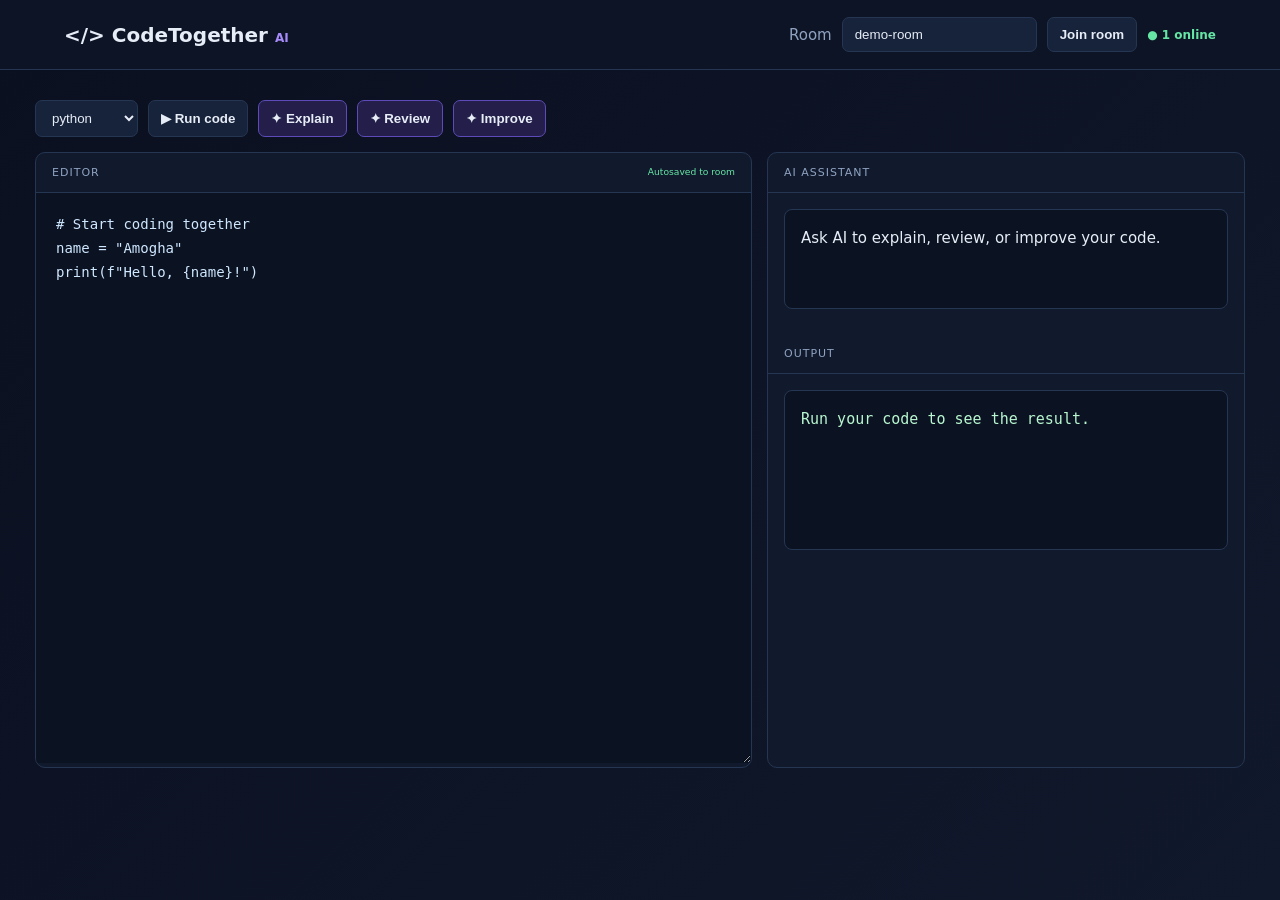
==== templates/index.html @ be8ca633 "Add files via upload" ====
<!doctype html><html lang="en"><head><meta charset="utf-8"><meta name="viewport" content="width=device-width,initial-scale=1"><title>CodeTogether AI</title><link rel="stylesheet" href="/static/style.css"></head><body><header><div class="brand">&lt;/&gt; CodeTogether <span>AI</span></div><div class="room">Room <input id="room" value="demo-room"><button id="join">Join room</button><b id="presence">● 1 online</b></div></header><main><section class="toolbar"><select id="language"><option>python</option><option>javascript</option><option>java</option></select><button id="run">▶ Run code</button><button data-action="explain" class="ai">✦ Explain</button><button data-action="review" class="ai">✦ Review</button><button data-action="improve" class="ai">✦ Improve</button></section><div class="workspace"><div class="editor"><div class="label">EDITOR <small>Autosaved to room</small></div><textarea id="code" spellcheck="false"># Start coding together
name = "Amogha"
print(f"Hello, {name}!")</textarea></div><aside><div class="label">AI ASSISTANT</div><div id="answer" class="card">Ask AI to explain, review, or improve your code.</div><div class="label output-label">OUTPUT</div><pre id="output" class="card output">Run your code to see the result.</pre></aside></div></main><script src="/static/app.js"></script></body></html>
---- static/style.css ----
:root{--bg:#0b1020;--panel:#111a2d;--line:#253653;--text:#e7edf7;--muted:#8fa2c0;--cyan:#56d6ff;--violet:#a78bfa}*{box-sizing:border-box}body{margin:0;background:linear-gradient(135deg,#0b1020,#10182b);color:var(--text);font:15px Inter,system-ui,sans-serif;min-height:100vh}header{height:70px;border-bottom:1px solid var(--line);display:flex;align-items:center;justify-content:space-between;padding:0 5%;background:#0d1425}.brand{font-weight:800;font-size:20px}.brand span{color:var(--violet);font-size:12px}.room{display:flex;gap:10px;align-items:center;color:var(--muted)}input,select,button{border:1px solid var(--line);background:#17233a;color:var(--text);padding:9px 12px;border-radius:7px}button{cursor:pointer;font-weight:600}button:hover{border-color:var(--cyan)}#presence{color:#65e6a5;font-size:12px}main{max-width:1250px;margin:30px auto;padding:0 20px}.toolbar{display:flex;gap:10px;margin-bottom:15px}.toolbar .ai{background:#241f4a;border-color:#5c4bb8}.workspace{display:grid;grid-template-columns:1.5fr 1fr;gap:15px}.editor,aside{background:var(--panel);border:1px solid var(--line);border-radius:10px;overflow:hidden}.label{padding:13px 16px;font-size:11px;letter-spacing:1px;color:var(--muted);border-bottom:1px solid var(--line)}small{float:right;letter-spacing:0;color:#65e6a5}textarea{width:100%;height:570px;resize:vertical;background:#0b1221;color:#cfe7ff;border:0;outline:0;padding:20px;font:14px 'JetBrains Mono',monospace;line-height:1.7}.card{margin:16px;padding:16px;background:#0b1221;border:1px solid var(--line);border-radius:8px;line-height:1.6;min-height:100px}.output{white-space:pre-wrap;color:#b8f7d0;min-height:160px}.output-label{margin-top:25px}@media(max-width:800px){.workspace{grid-template-columns:1fr}.room{display:none}}
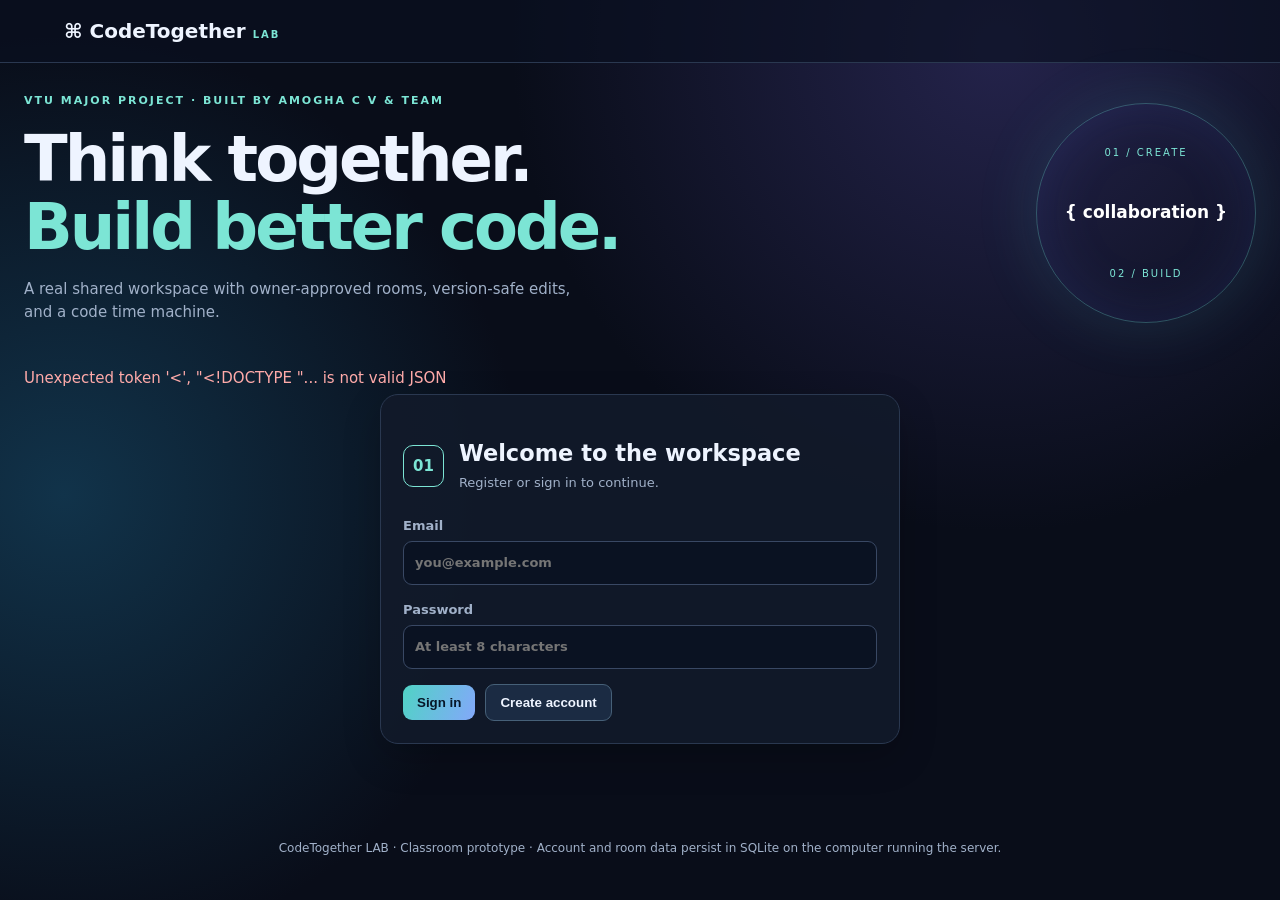
==== commit bc9c9247: "Add files via upload" ====
--- a/templates/index.html
+++ b/templates/index.html
@@ -1,3 +1,8 @@
-<!doctype html><html lang="en"><head><meta charset="utf-8"><meta name="viewport" content="width=device-width,initial-scale=1"><title>CodeTogether AI</title><link rel="stylesheet" href="/static/style.css"></head><body><header><div class="brand">&lt;/&gt; CodeTogether <span>AI</span></div><div class="room">Room <input id="room" value="demo-room"><button id="join">Join room</button><b id="presence">● 1 online</b></div></header><main><section class="toolbar"><select id="language"><option>python</option><option>javascript</option><option>java</option></select><button id="run">▶ Run code</button><button data-action="explain" class="ai">✦ Explain</button><button data-action="review" class="ai">✦ Review</button><button data-action="improve" class="ai">✦ Improve</button></section><div class="workspace"><div class="editor"><div class="label">EDITOR <small>Autosaved to room</small></div><textarea id="code" spellcheck="false"># Start coding together
-name = "Amogha"
-print(f"Hello, {name}!")</textarea></div><aside><div class="label">AI ASSISTANT</div><div id="answer" class="card">Ask AI to explain, review, or improve your code.</div><div class="label output-label">OUTPUT</div><pre id="output" class="card output">Run your code to see the result.</pre></aside></div></main><script src="/static/app.js"></script></body></html>
+<!doctype html><html lang="en"><head><meta charset="utf-8"><meta name="viewport" content="width=device-width,initial-scale=1"><title>CodeTogether | Collaborative Workspace</title><link rel="stylesheet" href="/static/style.css"></head><body>
+<header><a class="brand" href="/">⌘ CodeTogether <span>LAB</span></a><div class="identity"><span id="identity"></span><button id="logout" hidden>Sign out</button></div></header>
+<main><section class="hero"><div><span class="eyebrow">VTU MAJOR PROJECT · BUILT BY AMOGHA C V & TEAM</span><h1>Think together.<br><em>Build better code.</em></h1><p>A real shared workspace with owner-approved rooms, version-safe edits, and a code time machine.</p></div><div class="orb"><span>01 / CREATE</span><strong>{ collaboration }</strong><span>02 / BUILD</span></div></section>
+<div id="notice" role="status"></div>
+<section id="auth" class="panel narrow"><div class="heading"><span>01</span><div><h2>Welcome to the workspace</h2><p>Register or sign in to continue.</p></div></div><label>Email<input id="email" type="email" autocomplete="email" placeholder="you@example.com"></label><label>Password<input id="password" type="password" autocomplete="current-password" placeholder="At least 8 characters"></label><div class="actions"><button id="login" class="primary">Sign in</button><button id="register">Create account</button></div></section>
+<section id="lobby" hidden><div class="heading"><span>02</span><div><h2>Choose your room</h2><p>Create a private room or request entry to a teammate’s room.</p></div></div><div class="grid"><div class="panel"><h3>Create room</h3><label>Room ID<input id="create-id" placeholder="team-project"></label><label>Passcode<input id="create-pass" type="password" placeholder="At least 8 characters"></label><label>Programming language<select id="create-lang"></select></label><button id="create" class="primary">Create workspace →</button></div><div class="panel"><h3>Request access</h3><label>Room ID<input id="join-id" placeholder="team-project"></label><label>Room passcode<input id="join-pass" type="password"></label><button id="join">Request owner approval →</button><p class="subtle">Your passcode grants a request. The owner must approve you before you see the code.</p></div></div><div class="panel"><h3>Your rooms</h3><div id="rooms"></div></div></section>
+<section id="workspace" hidden><div class="heading"><span>03</span><div><h2 id="room-title">Workspace</h2><p id="room-meta"></p></div><button id="back">← Rooms</button></div><div class="workspace-grid"><div class="panel editor-panel"><div class="toolrow"><select id="language"></select><button id="save" class="primary">Save code</button><span id="save-state">Ready</span></div><textarea id="code" spellcheck="false" aria-label="Shared code editor" placeholder="Write code with your team..."></textarea><p class="subtle">Other approved members receive saved updates every 2 seconds. Concurrent edits are detected.</p></div><aside><div id="owner-panel" class="panel" hidden><h3>Access requests</h3><div id="requests">No pending requests.</div></div><div class="panel"><h3>Code time machine</h3><label>Checkpoint name<input id="snapshot-label" placeholder="Before refactor"></label><button id="snapshot-save">Save checkpoint</button><div id="snapshots"></div><pre id="diff"></pre></div><div class="panel"><h3>Explain code</h3><p class="subtle">Rule-based overview. It does not interpret program behavior or run an AI model.</p><select id="locale"><option value="en">English</option><option value="kn">ಕನ್ನಡ</option><option value="hi">हिन्दी</option><option value="ta">தமிழ்</option><option value="te">తెలుగు</option></select><button id="explain">Explain</button><p id="answer"></p></div></aside></div></section>
+</main><footer>CodeTogether LAB · Classroom prototype · Account and room data persist in SQLite on the computer running the server.</footer><script src="/static/app.js"></script></body></html>
--- a/static/style.css
+++ b/static/style.css
@@ -1 +1 @@
-:root{--bg:#0b1020;--panel:#111a2d;--line:#253653;--text:#e7edf7;--muted:#8fa2c0;--cyan:#56d6ff;--violet:#a78bfa}*{box-sizing:border-box}body{margin:0;background:linear-gradient(135deg,#0b1020,#10182b);color:var(--text);font:15px Inter,system-ui,sans-serif;min-height:100vh}header{height:70px;border-bottom:1px solid var(--line);display:flex;align-items:center;justify-content:space-between;padding:0 5%;background:#0d1425}.brand{font-weight:800;font-size:20px}.brand span{color:var(--violet);font-size:12px}.room{display:flex;gap:10px;align-items:center;color:var(--muted)}input,select,button{border:1px solid var(--line);background:#17233a;color:var(--text);padding:9px 12px;border-radius:7px}button{cursor:pointer;font-weight:600}button:hover{border-color:var(--cyan)}#presence{color:#65e6a5;font-size:12px}main{max-width:1250px;margin:30px auto;padding:0 20px}.toolbar{display:flex;gap:10px;margin-bottom:15px}.toolbar .ai{background:#241f4a;border-color:#5c4bb8}.workspace{display:grid;grid-template-columns:1.5fr 1fr;gap:15px}.editor,aside{background:var(--panel);border:1px solid var(--line);border-radius:10px;overflow:hidden}.label{padding:13px 16px;font-size:11px;letter-spacing:1px;color:var(--muted);border-bottom:1px solid var(--line)}small{float:right;letter-spacing:0;color:#65e6a5}textarea{width:100%;height:570px;resize:vertical;background:#0b1221;color:#cfe7ff;border:0;outline:0;padding:20px;font:14px 'JetBrains Mono',monospace;line-height:1.7}.card{margin:16px;padding:16px;background:#0b1221;border:1px solid var(--line);border-radius:8px;line-height:1.6;min-height:100px}.output{white-space:pre-wrap;color:#b8f7d0;min-height:160px}.output-label{margin-top:25px}@media(max-width:800px){.workspace{grid-template-columns:1fr}.room{display:none}}
+:root{color-scheme:dark;--bg:#090d19;--panel:#121a2a;--line:#2a3850;--text:#eef4ff;--muted:#a1b1c9;--accent:#7ce5d5}*{box-sizing:border-box}body{margin:0;background:radial-gradient(circle at 78% 5%,#24234b 0,transparent 37%),radial-gradient(circle at 5% 55%,#11334a 0,transparent 35%),var(--bg);color:var(--text);font:15px/1.5 system-ui,-apple-system,Segoe UI,sans-serif;min-height:100vh}header{padding:16px max(24px,5vw);border-bottom:1px solid var(--line);display:flex;justify-content:space-between;align-items:center;gap:16px;background:#0a1020a8}.brand{font-weight:850;font-size:20px;text-decoration:none;color:var(--text)}.brand span{font-size:10px;letter-spacing:2px;color:var(--accent)}.identity{display:flex;align-items:center;gap:12px;color:var(--muted);overflow-wrap:anywhere}main{max-width:1300px;padding:0 24px 70px;margin:auto}.hero{min-height:300px;display:flex;align-items:center;justify-content:space-between;gap:32px}.eyebrow{color:var(--accent);font-weight:750;letter-spacing:2px;font-size:11px}h1{font-size:clamp(35px,5vw,68px);letter-spacing:-3px;line-height:1.06;margin:16px 0}h1 em{font-style:normal;color:var(--accent)}.hero p{color:var(--muted);max-width:570px}.orb{width:220px;height:220px;flex:none;border:1px solid #6bd6d355;border-radius:50%;box-shadow:0 0 65px #52d9db22,inset 0 0 60px #5d71ef22;display:flex;flex-direction:column;align-items:center;justify-content:space-evenly;animation:float 5s ease-in-out infinite;color:var(--accent)}.orb strong{color:#fff;font-size:17px}.orb span{font-size:10px;letter-spacing:2px}@keyframes float{50%{transform:translateY(-12px)}}.heading{display:flex;align-items:center;gap:15px;margin:20px 0}.heading>span{font-weight:800;color:var(--accent);border:1px solid var(--accent);padding:9px;border-radius:10px}.heading h2{margin:0}.heading p,.subtle{color:var(--muted);font-size:13px;margin:3px 0}.heading button{margin-left:auto}.panel{padding:22px;background:#121a2adb;border:1px solid var(--line);border-radius:18px;box-shadow:0 14px 38px #0003;margin:14px 0}.narrow{max-width:520px;margin:0 auto}.grid{display:grid;grid-template-columns:repeat(2,1fr);gap:18px}.grid .panel{margin:0}h3{margin:0 0 17px}label{display:block;margin:15px 0;color:var(--muted);font-size:13px;font-weight:650}input,select,textarea{display:block;width:100%;background:#0a1222;color:var(--text);border:1px solid #394864;border-radius:9px;padding:11px;margin-top:6px;font:inherit}input:focus,select:focus,textarea:focus{outline:2px solid #65d5cf}button{border:1px solid #466078;border-radius:9px;background:#1b2b43;color:var(--text);padding:10px 14px;cursor:pointer;font-weight:700}button:hover{border-color:var(--accent);transform:translateY(-1px)}button:disabled{opacity:.45;cursor:default}.primary{background:linear-gradient(110deg,#50d3c5,#83a8fa);color:#071729;border:0}.actions,.toolrow{display:flex;gap:10px;align-items:center;flex-wrap:wrap}.toolrow select{max-width:190px;margin:0}.toolrow span{color:var(--muted);font-size:12px}.workspace-grid{display:grid;grid-template-columns:minmax(0,1.6fr) minmax(300px,1fr);gap:18px}.workspace-grid .panel{margin:0 0 18px}.editor-panel textarea{height:510px;resize:vertical;font:14px/1.6 ui-monospace,SFMono-Regular,Consolas,monospace}.room-item{border-top:1px solid var(--line);padding:10px 0;display:flex;align-items:center;justify-content:space-between;gap:8px;flex-wrap:wrap}.room-item span{overflow-wrap:anywhere}.room-item button{font-size:12px}#diff{white-space:pre-wrap;word-break:break-word;max-height:210px;overflow:auto;color:#a9e9cf;font-size:12px}#notice{min-height:28px;padding:4px 0}.good{color:#88ebc0}.bad{color:#ffaaa9}footer{text-align:center;color:var(--muted);font-size:12px;padding:25px}[hidden]{display:none!important}@media(max-width:800px){.hero{min-height:240px}.orb{display:none}.grid,.workspace-grid{grid-template-columns:1fr}.identity{font-size:11px}main{padding:0 16px 45px}}@media(prefers-reduced-motion:reduce){*{animation:none!important;transition:none!important}}
